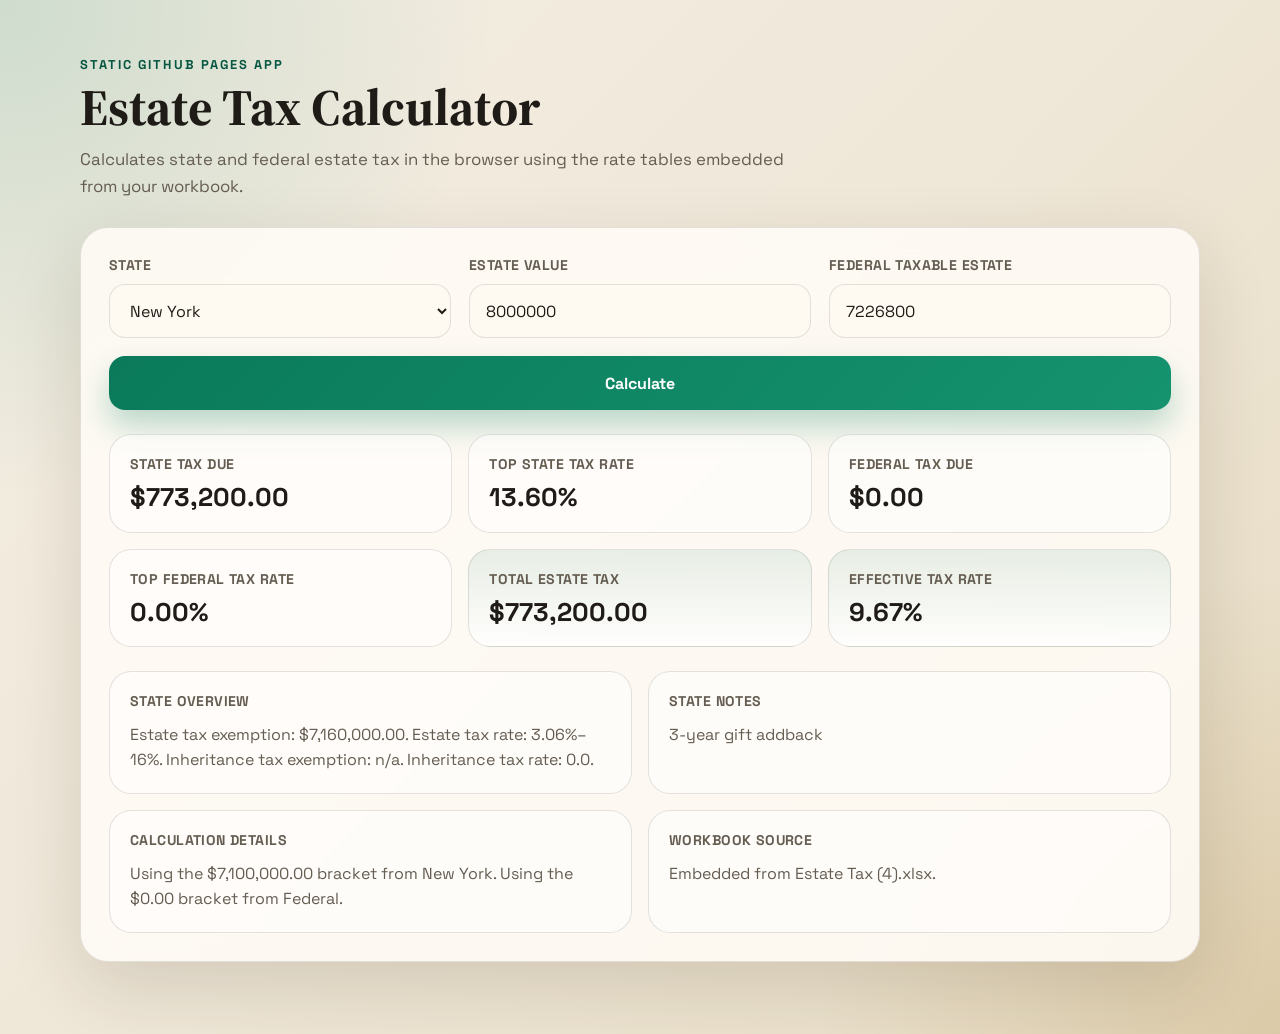
==== docs/index.html @ d82300b8 "Add files via upload" ====
<!DOCTYPE html>
<html lang="en">
  <head>
    <meta charset="UTF-8" />
    <meta name="viewport" content="width=device-width, initial-scale=1.0" />
    <title>Estate Tax Calculator</title>
    <link rel="preconnect" href="https://fonts.googleapis.com" />
    <link rel="preconnect" href="https://fonts.gstatic.com" crossorigin />
    <link
      href="https://fonts.googleapis.com/css2?family=Space+Grotesk:wght@400;500;700&family=Source+Serif+4:wght@400;600&display=swap"
      rel="stylesheet"
    />
    <link rel="stylesheet" href="./styles.css" />
  </head>
  <body>
    <main class="app-shell">
      <section class="hero">
        <p class="eyebrow">Static GitHub Pages App</p>
        <h1>Estate Tax Calculator</h1>
        <p class="lede">
          Calculates state and federal estate tax in the browser using the rate
          tables embedded from your workbook.
        </p>
      </section>

      <section class="calculator-card">
        <form id="calculator-form" class="calculator-form">
          <label class="field">
            <span>State</span>
            <select id="state" name="state" required></select>
          </label>

          <label class="field">
            <span>Estate Value</span>
            <input
              id="state-estate"
              name="state_estate"
              type="number"
              min="0"
              step="1000"
              placeholder="8000000"
              required
            />
          </label>

          <label class="field">
            <span>Federal Taxable Estate</span>
            <input
              id="federal-estate"
              name="federal_estate"
              type="number"
              min="0"
              step="1000"
              placeholder="7226800"
              required
            />
          </label>

          <div class="actions">
            <button type="submit">Calculate</button>
          </div>
        </form>

        <div class="results-grid">
          <article class="result-card">
            <p class="result-label">State Tax Due</p>
            <p id="state-tax-due" class="result-value">$0.00</p>
          </article>

          <article class="result-card">
            <p class="result-label">Top State Tax Rate</p>
            <p id="state-tax-rate" class="result-value">0.00%</p>
          </article>

          <article class="result-card">
            <p class="result-label">Federal Tax Due</p>
            <p id="federal-tax-due" class="result-value">$0.00</p>
          </article>

          <article class="result-card">
            <p class="result-label">Top Federal Tax Rate</p>
            <p id="federal-tax-rate" class="result-value">0.00%</p>
          </article>

          <article class="result-card accent">
            <p class="result-label">Total Estate Tax</p>
            <p id="total-tax-due" class="result-value">$0.00</p>
          </article>

          <article class="result-card accent">
            <p class="result-label">Effective Tax Rate</p>
            <p id="effective-tax-rate" class="result-value">0.00%</p>
          </article>
        </div>

        <div class="meta-grid">
          <article class="meta-card">
            <h2>State Overview</h2>
            <p id="state-overview">Select a state to see its overview values.</p>
          </article>

          <article class="meta-card">
            <h2>State Notes</h2>
            <p id="state-notes">Select a state to see its workbook notes.</p>
          </article>

          <article class="meta-card">
            <h2>Calculation Details</h2>
            <p id="calculation-details">
              State tax uses Estate Value. Federal tax uses Federal Taxable
              Estate.
            </p>
          </article>

          <article class="meta-card">
            <h2>Workbook Source</h2>
            <p id="data-source">
              Embedded from the latest Excel workbook for GitHub Pages hosting.
            </p>
          </article>
        </div>
      </section>
    </main>

    <script type="module" src="./app.js"></script>
  </body>
</html>
---- docs/styles.css ----
:root {
  --bg: #f4efe4;
  --bg-accent: #e7dcc3;
  --panel: rgba(255, 252, 246, 0.88);
  --panel-strong: #fffaf1;
  --text: #1f1c18;
  --muted: #655d52;
  --line: rgba(31, 28, 24, 0.12);
  --accent: #0a7a5a;
  --accent-dark: #065641;
  --shadow: 0 24px 70px rgba(48, 34, 15, 0.14);
}

* {
  box-sizing: border-box;
}

body {
  margin: 0;
  min-height: 100vh;
  font-family: "Space Grotesk", sans-serif;
  color: var(--text);
  background:
    radial-gradient(circle at top left, rgba(10, 122, 90, 0.16), transparent 30%),
    radial-gradient(circle at bottom right, rgba(166, 120, 42, 0.18), transparent 28%),
    linear-gradient(135deg, var(--bg) 0%, #efe7d8 48%, var(--bg-accent) 100%);
}

.app-shell {
  width: min(1120px, calc(100vw - 32px));
  margin: 0 auto;
  padding: 56px 0 72px;
}

.hero {
  margin-bottom: 28px;
}

.eyebrow {
  margin: 0 0 10px;
  font-size: 0.8rem;
  font-weight: 700;
  letter-spacing: 0.16em;
  text-transform: uppercase;
  color: var(--accent-dark);
}

.hero h1 {
  margin: 0;
  font-family: "Source Serif 4", serif;
  font-size: clamp(2.4rem, 4vw, 4.2rem);
  line-height: 0.95;
}

.lede {
  max-width: 720px;
  margin: 14px 0 0;
  font-size: 1.05rem;
  line-height: 1.6;
  color: var(--muted);
}

.calculator-card {
  padding: 28px;
  border: 1px solid var(--line);
  border-radius: 28px;
  background: var(--panel);
  backdrop-filter: blur(18px);
  box-shadow: var(--shadow);
}

.calculator-form {
  display: grid;
  grid-template-columns: repeat(3, minmax(0, 1fr));
  gap: 18px;
  align-items: end;
}

.field {
  display: grid;
  gap: 10px;
}

.field span,
.meta-card h2,
.result-label {
  font-size: 0.88rem;
  font-weight: 700;
  letter-spacing: 0.03em;
  text-transform: uppercase;
  color: var(--muted);
}

.field select,
.field input,
.actions button {
  height: 54px;
  width: 100%;
  border: 1px solid var(--line);
  border-radius: 16px;
  font: inherit;
}

.field select,
.field input {
  padding: 0 16px;
  background: var(--panel-strong);
  color: var(--text);
}

.actions {
  grid-column: 1 / -1;
}

.actions button {
  border: none;
  background: linear-gradient(135deg, var(--accent) 0%, #15936e 100%);
  color: white;
  font-weight: 700;
  cursor: pointer;
  transition: transform 140ms ease, box-shadow 140ms ease;
  box-shadow: 0 16px 32px rgba(10, 122, 90, 0.28);
}

.actions button:hover {
  transform: translateY(-1px);
}

.results-grid,
.meta-grid {
  display: grid;
  gap: 16px;
  margin-top: 24px;
}

.results-grid {
  grid-template-columns: repeat(3, minmax(0, 1fr));
}

.meta-grid {
  grid-template-columns: repeat(2, minmax(0, 1fr));
}

.result-card,
.meta-card {
  padding: 20px;
  border-radius: 22px;
  border: 1px solid var(--line);
  background: rgba(255, 255, 255, 0.54);
}

.result-card.accent {
  background: linear-gradient(180deg, rgba(10, 122, 90, 0.09), rgba(255, 255, 255, 0.8));
}

.result-label {
  margin: 0 0 10px;
}

.result-value {
  margin: 0;
  font-size: clamp(1.45rem, 2vw, 2rem);
  font-weight: 700;
  line-height: 1.1;
}

.meta-card h2 {
  margin: 0 0 12px;
}

.meta-card p {
  margin: 0;
  color: var(--muted);
  line-height: 1.6;
}

@media (max-width: 800px) {
  .calculator-form,
  .results-grid,
  .meta-grid {
    grid-template-columns: 1fr;
  }

  .app-shell {
    width: min(100vw - 20px, 1120px);
    padding-top: 28px;
    padding-bottom: 36px;
  }

  .calculator-card {
    padding: 18px;
    border-radius: 22px;
  }
}
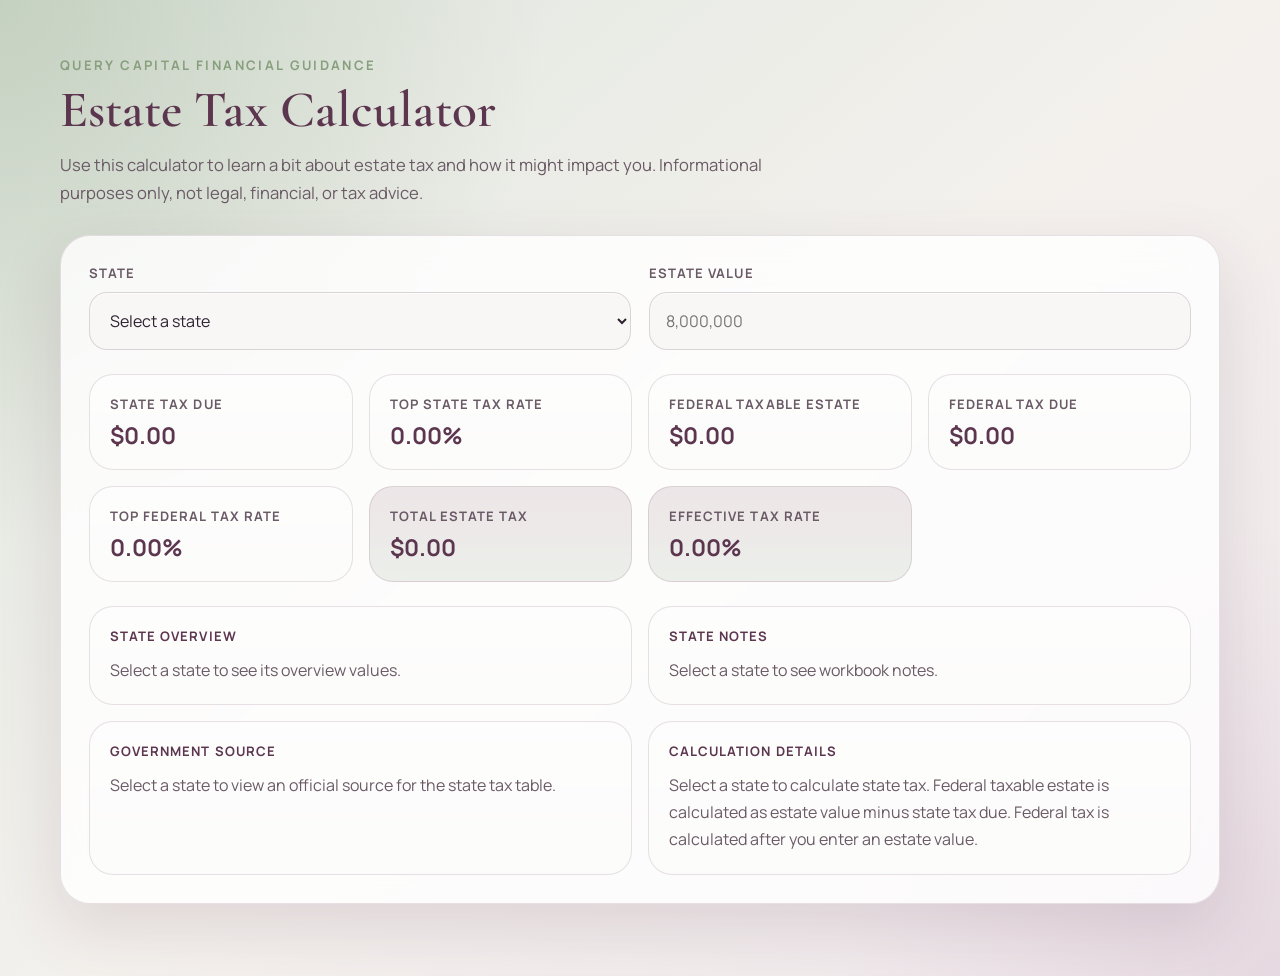
==== commit 5042377c: "Add files via upload" ====
--- a/docs/index.html
+++ b/docs/index.html
@@ -7,7 +7,7 @@
     <link rel="preconnect" href="https://fonts.googleapis.com" />
     <link rel="preconnect" href="https://fonts.gstatic.com" crossorigin />
     <link
-      href="https://fonts.googleapis.com/css2?family=Space+Grotesk:wght@400;500;700&family=Source+Serif+4:wght@400;600&display=swap"
+      href="https://fonts.googleapis.com/css2?family=Cormorant+Garamond:wght@500;600;700&family=Manrope:wght@400;500;700&display=swap"
       rel="stylesheet"
     />
     <link rel="stylesheet" href="./styles.css" />
@@ -15,11 +15,12 @@
   <body>
     <main class="app-shell">
       <section class="hero">
-        <p class="eyebrow">Static GitHub Pages App</p>
+        <p class="eyebrow">Query Capital Financial Guidance</p>
         <h1>Estate Tax Calculator</h1>
         <p class="lede">
-          Calculates state and federal estate tax in the browser using the rate
-          tables embedded from your workbook.
+          Use this calculator to learn a bit about estate tax and how it might
+          impact you. Informational purposes only, not legal, financial, or tax
+          advice.
         </p>
       </section>
 
@@ -33,32 +34,15 @@
           <label class="field">
             <span>Estate Value</span>
             <input
-              id="state-estate"
+              id="estate-value"
               name="state_estate"
-              type="number"
-              min="0"
-              step="1000"
-              placeholder="8000000"
+              type="text"
+              inputmode="numeric"
+              autocomplete="off"
+              placeholder="8,000,000"
               required
             />
           </label>
-
-          <label class="field">
-            <span>Federal Taxable Estate</span>
-            <input
-              id="federal-estate"
-              name="federal_estate"
-              type="number"
-              min="0"
-              step="1000"
-              placeholder="7226800"
-              required
-            />
-          </label>
-
-          <div class="actions">
-            <button type="submit">Calculate</button>
-          </div>
         </form>
 
         <div class="results-grid">
@@ -70,6 +54,11 @@
           <article class="result-card">
             <p class="result-label">Top State Tax Rate</p>
             <p id="state-tax-rate" class="result-value">0.00%</p>
+          </article>
+
+          <article class="result-card">
+            <p class="result-label">Federal Taxable Estate</p>
+            <p id="federal-taxable-estate" class="result-value">$0.00</p>
           </article>
 
           <article class="result-card">
@@ -95,28 +84,25 @@
 
         <div class="meta-grid">
           <article class="meta-card">
-            <h2>State Overview</h2>
+            <h2 id="state-overview-title">State Overview</h2>
             <p id="state-overview">Select a state to see its overview values.</p>
           </article>
 
           <article class="meta-card">
-            <h2>State Notes</h2>
+            <h2 id="state-notes-title">State Notes</h2>
             <p id="state-notes">Select a state to see its workbook notes.</p>
           </article>
 
           <article class="meta-card">
-            <h2>Calculation Details</h2>
-            <p id="calculation-details">
-              State tax uses Estate Value. Federal tax uses Federal Taxable
-              Estate.
+            <h2 id="government-source-title">Government Source</h2>
+            <p id="government-source">
+              Select a state to view an official source for the state tax table.
             </p>
           </article>
 
           <article class="meta-card">
-            <h2>Workbook Source</h2>
-            <p id="data-source">
-              Embedded from the latest Excel workbook for GitHub Pages hosting.
-            </p>
+            <h2>Calculation Details</h2>
+            <p id="calculation-details">Enter a state and estate value to calculate.</p>
           </article>
         </div>
       </section>
--- a/docs/styles.css
+++ b/docs/styles.css
@@ -1,14 +1,15 @@
 :root {
-  --bg: #f4efe4;
-  --bg-accent: #e7dcc3;
-  --panel: rgba(255, 252, 246, 0.88);
-  --panel-strong: #fffaf1;
-  --text: #1f1c18;
-  --muted: #655d52;
-  --line: rgba(31, 28, 24, 0.12);
-  --accent: #0a7a5a;
-  --accent-dark: #065641;
-  --shadow: 0 24px 70px rgba(48, 34, 15, 0.14);
+  --query-green: #879f7d;
+  --query-light-green: #dfe6de;
+  --query-deep-purple: #5c354e;
+  --query-muted-pink: #d6c0cd;
+  --canvas: #f5f4f1;
+  --panel: rgba(255, 255, 255, 0.82);
+  --panel-strong: #f8f7f5;
+  --text: #2e2230;
+  --muted: #6a5a66;
+  --line: rgba(92, 53, 78, 0.14);
+  --shadow: 0 24px 64px rgba(92, 53, 78, 0.14);
 }
 
 * {
@@ -18,16 +19,16 @@
 body {
   margin: 0;
   min-height: 100vh;
-  font-family: "Space Grotesk", sans-serif;
+  font-family: "Manrope", sans-serif;
   color: var(--text);
   background:
-    radial-gradient(circle at top left, rgba(10, 122, 90, 0.16), transparent 30%),
-    radial-gradient(circle at bottom right, rgba(166, 120, 42, 0.18), transparent 28%),
-    linear-gradient(135deg, var(--bg) 0%, #efe7d8 48%, var(--bg-accent) 100%);
+    radial-gradient(circle at top left, rgba(135, 159, 125, 0.3), transparent 34%),
+    radial-gradient(circle at bottom right, rgba(214, 192, 205, 0.36), transparent 28%),
+    linear-gradient(140deg, var(--query-light-green) 0%, #f4f1ed 52%, #efe7ec 100%);
 }
 
 .app-shell {
-  width: min(1120px, calc(100vw - 32px));
+  width: min(1160px, calc(100vw - 32px));
   margin: 0 auto;
   padding: 56px 0 72px;
 }
@@ -37,43 +38,44 @@
 }
 
 .eyebrow {
-  margin: 0 0 10px;
-  font-size: 0.8rem;
-  font-weight: 700;
-  letter-spacing: 0.16em;
+  margin: 0 0 12px;
+  color: var(--query-green);
+  font-size: 0.82rem;
+  font-weight: 700;
+  letter-spacing: 0.18em;
   text-transform: uppercase;
-  color: var(--accent-dark);
 }
 
 .hero h1 {
   margin: 0;
-  font-family: "Source Serif 4", serif;
-  font-size: clamp(2.4rem, 4vw, 4.2rem);
+  color: var(--query-deep-purple);
+  font-family: "Cormorant Garamond", serif;
+  font-size: clamp(2.8rem, 4vw, 4.6rem);
+  font-weight: 600;
   line-height: 0.95;
 }
 
 .lede {
-  max-width: 720px;
-  margin: 14px 0 0;
-  font-size: 1.05rem;
-  line-height: 1.6;
+  max-width: 760px;
+  margin: 16px 0 0;
   color: var(--muted);
+  font-size: 1.04rem;
+  line-height: 1.7;
 }
 
 .calculator-card {
   padding: 28px;
   border: 1px solid var(--line);
-  border-radius: 28px;
+  border-radius: 30px;
   background: var(--panel);
-  backdrop-filter: blur(18px);
+  backdrop-filter: blur(20px);
   box-shadow: var(--shadow);
 }
 
 .calculator-form {
   display: grid;
-  grid-template-columns: repeat(3, minmax(0, 1fr));
+  grid-template-columns: repeat(2, minmax(0, 1fr));
   gap: 18px;
-  align-items: end;
 }
 
 .field {
@@ -84,46 +86,30 @@
 .field span,
 .meta-card h2,
 .result-label {
-  font-size: 0.88rem;
-  font-weight: 700;
-  letter-spacing: 0.03em;
+  color: var(--muted);
+  font-size: 0.82rem;
+  font-weight: 700;
+  letter-spacing: 0.08em;
   text-transform: uppercase;
-  color: var(--muted);
-}
-
-.field select,
-.field input,
-.actions button {
-  height: 54px;
-  width: 100%;
-  border: 1px solid var(--line);
-  border-radius: 16px;
-  font: inherit;
 }
 
 .field select,
 .field input {
+  width: 100%;
+  height: 58px;
   padding: 0 16px;
+  border: 1px solid rgba(92, 53, 78, 0.18);
+  border-radius: 18px;
   background: var(--panel-strong);
   color: var(--text);
-}
-
-.actions {
-  grid-column: 1 / -1;
-}
-
-.actions button {
-  border: none;
-  background: linear-gradient(135deg, var(--accent) 0%, #15936e 100%);
-  color: white;
-  font-weight: 700;
-  cursor: pointer;
-  transition: transform 140ms ease, box-shadow 140ms ease;
-  box-shadow: 0 16px 32px rgba(10, 122, 90, 0.28);
-}
-
-.actions button:hover {
-  transform: translateY(-1px);
+  font: inherit;
+  box-shadow: inset 0 1px 0 rgba(255, 255, 255, 0.7);
+}
+
+.field select:focus,
+.field input:focus {
+  outline: 2px solid rgba(92, 53, 78, 0.16);
+  border-color: var(--query-deep-purple);
 }
 
 .results-grid,
@@ -134,7 +120,7 @@
 }
 
 .results-grid {
-  grid-template-columns: repeat(3, minmax(0, 1fr));
+  grid-template-columns: repeat(4, minmax(0, 1fr));
 }
 
 .meta-grid {
@@ -144,13 +130,17 @@
 .result-card,
 .meta-card {
   padding: 20px;
-  border-radius: 22px;
   border: 1px solid var(--line);
-  background: rgba(255, 255, 255, 0.54);
+  border-radius: 24px;
+  background:
+    linear-gradient(180deg, rgba(255, 255, 255, 0.78), rgba(255, 255, 255, 0.56)),
+    var(--panel-strong);
 }
 
 .result-card.accent {
-  background: linear-gradient(180deg, rgba(10, 122, 90, 0.09), rgba(255, 255, 255, 0.8));
+  background:
+    linear-gradient(180deg, rgba(214, 192, 205, 0.32), rgba(223, 230, 222, 0.5)),
+    var(--panel-strong);
 }
 
 .result-label {
@@ -159,22 +149,41 @@
 
 .result-value {
   margin: 0;
-  font-size: clamp(1.45rem, 2vw, 2rem);
-  font-weight: 700;
-  line-height: 1.1;
+  color: var(--query-deep-purple);
+  font-size: clamp(1.35rem, 1.8vw, 1.9rem);
+  font-weight: 700;
+  line-height: 1.12;
 }
 
 .meta-card h2 {
   margin: 0 0 12px;
+  color: var(--query-deep-purple);
 }
 
 .meta-card p {
   margin: 0;
   color: var(--muted);
-  line-height: 1.6;
-}
-
-@media (max-width: 800px) {
+  line-height: 1.7;
+}
+
+.source-link {
+  color: var(--query-deep-purple);
+  font-weight: 700;
+  text-decoration-thickness: 0.08em;
+  text-underline-offset: 0.14em;
+}
+
+.source-link:hover {
+  color: var(--query-green);
+}
+
+@media (max-width: 1024px) {
+  .results-grid {
+    grid-template-columns: repeat(2, minmax(0, 1fr));
+  }
+}
+
+@media (max-width: 760px) {
   .calculator-form,
   .results-grid,
   .meta-grid {
@@ -182,13 +191,13 @@
   }
 
   .app-shell {
-    width: min(100vw - 20px, 1120px);
+    width: min(100vw - 20px, 1160px);
     padding-top: 28px;
     padding-bottom: 36px;
   }
 
   .calculator-card {
     padding: 18px;
-    border-radius: 22px;
-  }
-}
+    border-radius: 24px;
+  }
+}
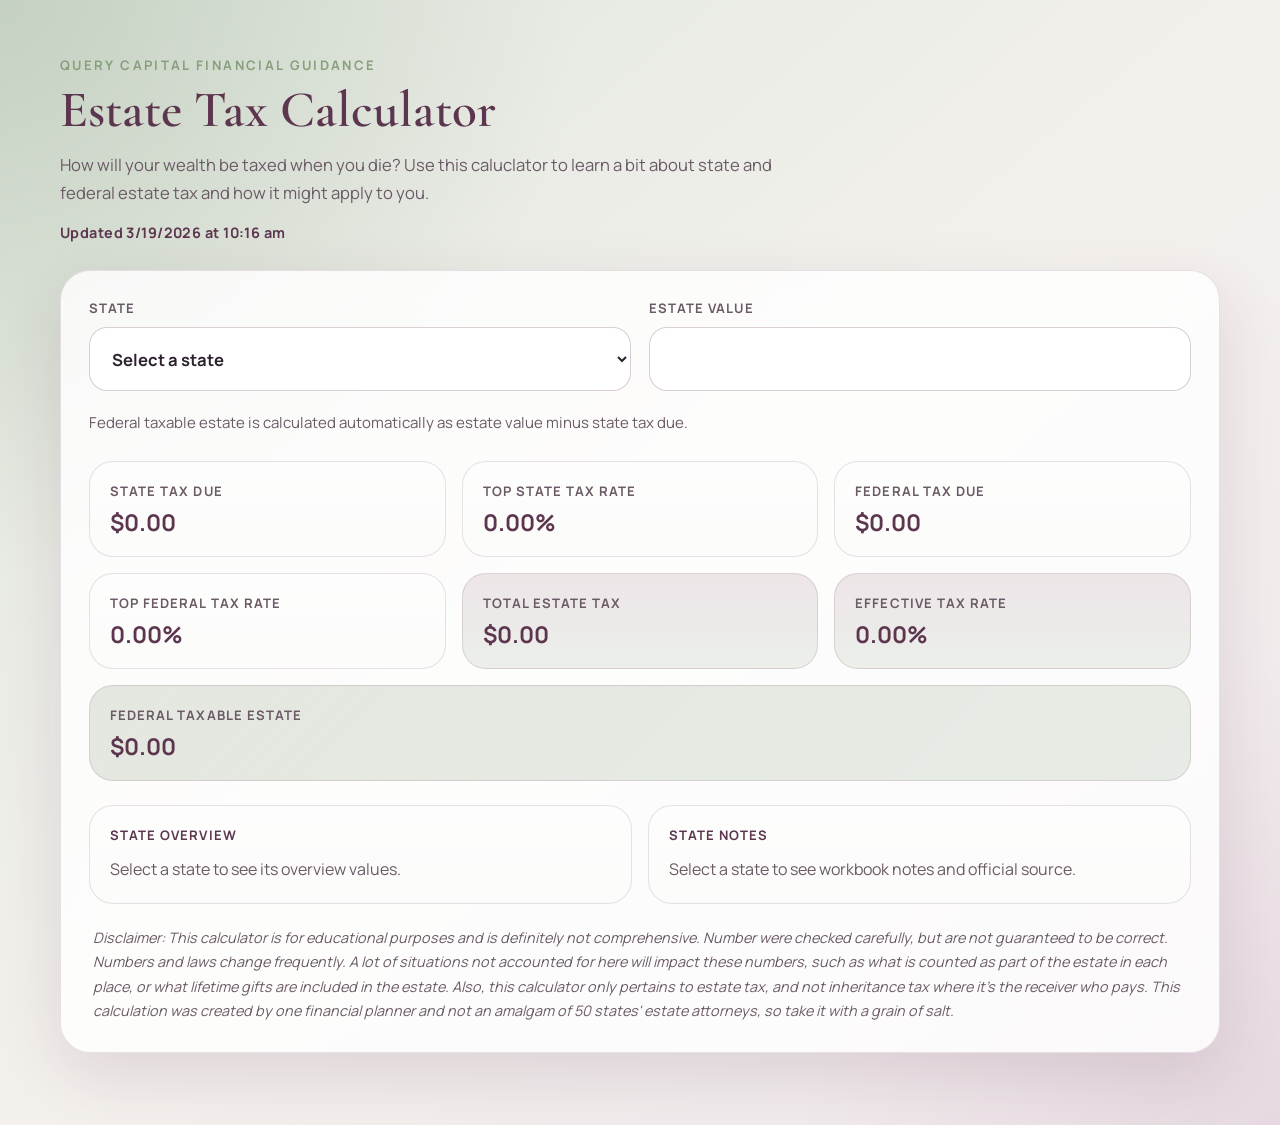
==== commit 03bc294a: "Add files via upload" ====
--- a/docs/index.html
+++ b/docs/index.html
@@ -10,7 +10,7 @@
       href="https://fonts.googleapis.com/css2?family=Cormorant+Garamond:wght@500;600;700&family=Manrope:wght@400;500;700&display=swap"
       rel="stylesheet"
     />
-    <link rel="stylesheet" href="./styles.css" />
+    <link rel="stylesheet" href="./query-capital-estate-tax-2026-03-19-v5.css" />
   </head>
   <body>
     <main class="app-shell">
@@ -18,10 +18,11 @@
         <p class="eyebrow">Query Capital Financial Guidance</p>
         <h1>Estate Tax Calculator</h1>
         <p class="lede">
-          Use this calculator to learn a bit about estate tax and how it might
-          impact you. Informational purposes only, not legal, financial, or tax
-          advice.
+          How will your wealth be taxed when you die? Use this caluclator to
+          learn a bit about state and federal estate tax and how it might apply
+          to you.
         </p>
+        <p class="updated-stamp">Updated 3/19/2026 at 10:16 am</p>
       </section>
 
       <section class="calculator-card">
@@ -39,10 +40,15 @@
               type="text"
               inputmode="numeric"
               autocomplete="off"
-              placeholder="8,000,000"
+              placeholder=""
               required
             />
           </label>
+
+          <p class="form-note">
+            Federal taxable estate is calculated automatically as estate value
+            minus state tax due.
+          </p>
         </form>
 
         <div class="results-grid">
@@ -54,11 +60,6 @@
           <article class="result-card">
             <p class="result-label">Top State Tax Rate</p>
             <p id="state-tax-rate" class="result-value">0.00%</p>
-          </article>
-
-          <article class="result-card">
-            <p class="result-label">Federal Taxable Estate</p>
-            <p id="federal-taxable-estate" class="result-value">$0.00</p>
           </article>
 
           <article class="result-card">
@@ -82,32 +83,42 @@
           </article>
         </div>
 
+        <article class="derived-card">
+          <p class="result-label">Federal Taxable Estate</p>
+          <p id="federal-taxable-estate" class="result-value">$0.00</p>
+        </article>
+
         <div class="meta-grid">
           <article class="meta-card">
             <h2 id="state-overview-title">State Overview</h2>
-            <p id="state-overview">Select a state to see its overview values.</p>
+            <p id="state-overview" class="meta-copy">
+              Select a state to see its overview values.
+            </p>
           </article>
 
           <article class="meta-card">
             <h2 id="state-notes-title">State Notes</h2>
-            <p id="state-notes">Select a state to see its workbook notes.</p>
-          </article>
-
-          <article class="meta-card">
-            <h2 id="government-source-title">Government Source</h2>
-            <p id="government-source">
-              Select a state to view an official source for the state tax table.
-            </p>
-          </article>
-
-          <article class="meta-card">
-            <h2>Calculation Details</h2>
-            <p id="calculation-details">Enter a state and estate value to calculate.</p>
+            <div id="state-notes" class="meta-copy">
+              Select a state to see its workbook notes and official source.
+            </div>
           </article>
         </div>
+
+        <p class="disclaimer">
+          Disclaimer: This calculator is for educational purposes and is
+          definitely not comprehensive. Number were checked carefully, but are
+          not guaranteed to be correct. Numbers and laws change frequently. A
+          lot of situations not accounted for here will impact these numbers,
+          such as what is counted as part of the estate in each place, or what
+          lifetime gifts are included in the estate. Also, this calculator only
+          pertains to estate tax, and not inheritance tax where it's the
+          receiver who pays. This calculation was created by one financial
+          planner and not an amalgam of 50 states' estate attorneys, so take it
+          with a grain of salt.
+        </p>
       </section>
     </main>
 
-    <script type="module" src="./app.js"></script>
+    <script type="module" src="./query-capital-estate-tax-2026-03-19-v5.js"></script>
   </body>
 </html>
--- a/docs/query-capital-estate-tax-2026-03-19-v5.css
+++ b/docs/query-capital-estate-tax-2026-03-19-v5.css
@@ -0,0 +1,248 @@
+:root {
+  --query-green: #879f7d;
+  --query-light-green: #dfe6de;
+  --query-deep-purple: #5c354e;
+  --query-muted-pink: #d6c0cd;
+  --canvas: #f5f4f1;
+  --panel: rgba(255, 255, 255, 0.82);
+  --panel-strong: #f8f7f5;
+  --text: #2e2230;
+  --muted: #6a5a66;
+  --line: rgba(92, 53, 78, 0.14);
+  --shadow: 0 24px 64px rgba(92, 53, 78, 0.14);
+}
+
+* {
+  box-sizing: border-box;
+}
+
+body {
+  margin: 0;
+  min-height: 100vh;
+  font-family: "Manrope", sans-serif;
+  color: var(--text);
+  background:
+    radial-gradient(circle at top left, rgba(135, 159, 125, 0.3), transparent 34%),
+    radial-gradient(circle at bottom right, rgba(214, 192, 205, 0.36), transparent 28%),
+    linear-gradient(140deg, var(--query-light-green) 0%, #f4f1ed 52%, #efe7ec 100%);
+}
+
+.app-shell {
+  width: min(1160px, calc(100vw - 32px));
+  margin: 0 auto;
+  padding: 56px 0 72px;
+}
+
+.hero {
+  margin-bottom: 28px;
+}
+
+.eyebrow {
+  margin: 0 0 12px;
+  color: var(--query-green);
+  font-size: 0.82rem;
+  font-weight: 700;
+  letter-spacing: 0.18em;
+  text-transform: uppercase;
+}
+
+.hero h1 {
+  margin: 0;
+  color: var(--query-deep-purple);
+  font-family: "Cormorant Garamond", serif;
+  font-size: clamp(2.8rem, 4vw, 4.6rem);
+  font-weight: 600;
+  line-height: 0.95;
+}
+
+.lede {
+  max-width: 760px;
+  margin: 16px 0 0;
+  color: var(--muted);
+  font-size: 1.04rem;
+  line-height: 1.7;
+}
+
+.updated-stamp {
+  margin: 16px 0 0;
+  color: var(--query-deep-purple);
+  font-size: 0.9rem;
+  font-weight: 700;
+  letter-spacing: 0.03em;
+}
+
+.calculator-card {
+  padding: 28px;
+  border: 1px solid var(--line);
+  border-radius: 30px;
+  background: var(--panel);
+  backdrop-filter: blur(20px);
+  box-shadow: var(--shadow);
+}
+
+.calculator-form {
+  display: grid;
+  grid-template-columns: repeat(2, minmax(0, 1fr));
+  gap: 18px;
+}
+
+.form-note {
+  grid-column: 1 / -1;
+  margin: 2px 0 2px;
+  color: var(--muted);
+  font-size: 0.94rem;
+  line-height: 1.6;
+}
+
+.field {
+  display: grid;
+  gap: 10px;
+}
+
+.field span,
+.meta-card h2,
+.result-label {
+  color: var(--muted);
+  font-size: 0.82rem;
+  font-weight: 700;
+  letter-spacing: 0.08em;
+  text-transform: uppercase;
+}
+
+.field select,
+.field input {
+  width: 100%;
+  height: 64px;
+  padding: 0 18px;
+  border: 1.5px solid rgba(92, 53, 78, 0.24);
+  border-radius: 18px;
+  background: rgba(255, 255, 255, 0.92);
+  color: var(--text);
+  font: inherit;
+  font-size: 1.04rem;
+  font-weight: 700;
+  box-shadow: inset 0 1px 0 rgba(255, 255, 255, 0.7);
+}
+
+.field select:focus,
+.field input:focus {
+  outline: 2px solid rgba(135, 159, 125, 0.22);
+  border-color: var(--query-deep-purple);
+}
+
+.results-grid,
+.meta-grid {
+  display: grid;
+  gap: 16px;
+  margin-top: 24px;
+}
+
+.results-grid {
+  grid-template-columns: repeat(3, minmax(0, 1fr));
+}
+
+.meta-grid {
+  grid-template-columns: repeat(2, minmax(0, 1fr));
+}
+
+.result-card,
+.meta-card,
+.derived-card {
+  padding: 20px;
+  border: 1px solid var(--line);
+  border-radius: 24px;
+  background:
+    linear-gradient(180deg, rgba(255, 255, 255, 0.78), rgba(255, 255, 255, 0.56)),
+    var(--panel-strong);
+}
+
+.result-card.accent {
+  background:
+    linear-gradient(180deg, rgba(214, 192, 205, 0.32), rgba(223, 230, 222, 0.5)),
+    var(--panel-strong);
+}
+
+.derived-card {
+  margin-top: 16px;
+  background:
+    linear-gradient(135deg, rgba(135, 159, 125, 0.18), rgba(223, 230, 222, 0.68)),
+    var(--panel-strong);
+}
+
+.result-label {
+  margin: 0 0 10px;
+}
+
+.result-value {
+  margin: 0;
+  color: var(--query-deep-purple);
+  font-size: clamp(1.35rem, 1.8vw, 1.9rem);
+  font-weight: 700;
+  line-height: 1.12;
+}
+
+.meta-card h2 {
+  margin: 0 0 12px;
+  color: var(--query-deep-purple);
+}
+
+.meta-copy {
+  margin: 0;
+  color: var(--muted);
+  line-height: 1.7;
+}
+
+.notes-source {
+  display: block;
+  margin-top: 14px;
+  padding-top: 14px;
+  border-top: 1px solid var(--line);
+}
+
+.disclaimer {
+  margin: 22px 4px 0;
+  color: var(--muted);
+  font-size: 0.9rem;
+  font-style: italic;
+  line-height: 1.7;
+}
+
+.source-link {
+  color: var(--query-deep-purple);
+  font-weight: 700;
+  text-decoration-thickness: 0.08em;
+  text-underline-offset: 0.14em;
+}
+
+.source-link:hover {
+  color: var(--query-green);
+}
+
+@media (max-width: 1024px) {
+  .results-grid {
+    grid-template-columns: repeat(2, minmax(0, 1fr));
+  }
+
+  .meta-grid {
+    grid-template-columns: 1fr;
+  }
+}
+
+@media (max-width: 760px) {
+  .calculator-form,
+  .results-grid,
+  .meta-grid {
+    grid-template-columns: 1fr;
+  }
+
+  .app-shell {
+    width: min(100vw - 20px, 1160px);
+    padding-top: 28px;
+    padding-bottom: 36px;
+  }
+
+  .calculator-card {
+    padding: 18px;
+    border-radius: 24px;
+  }
+}
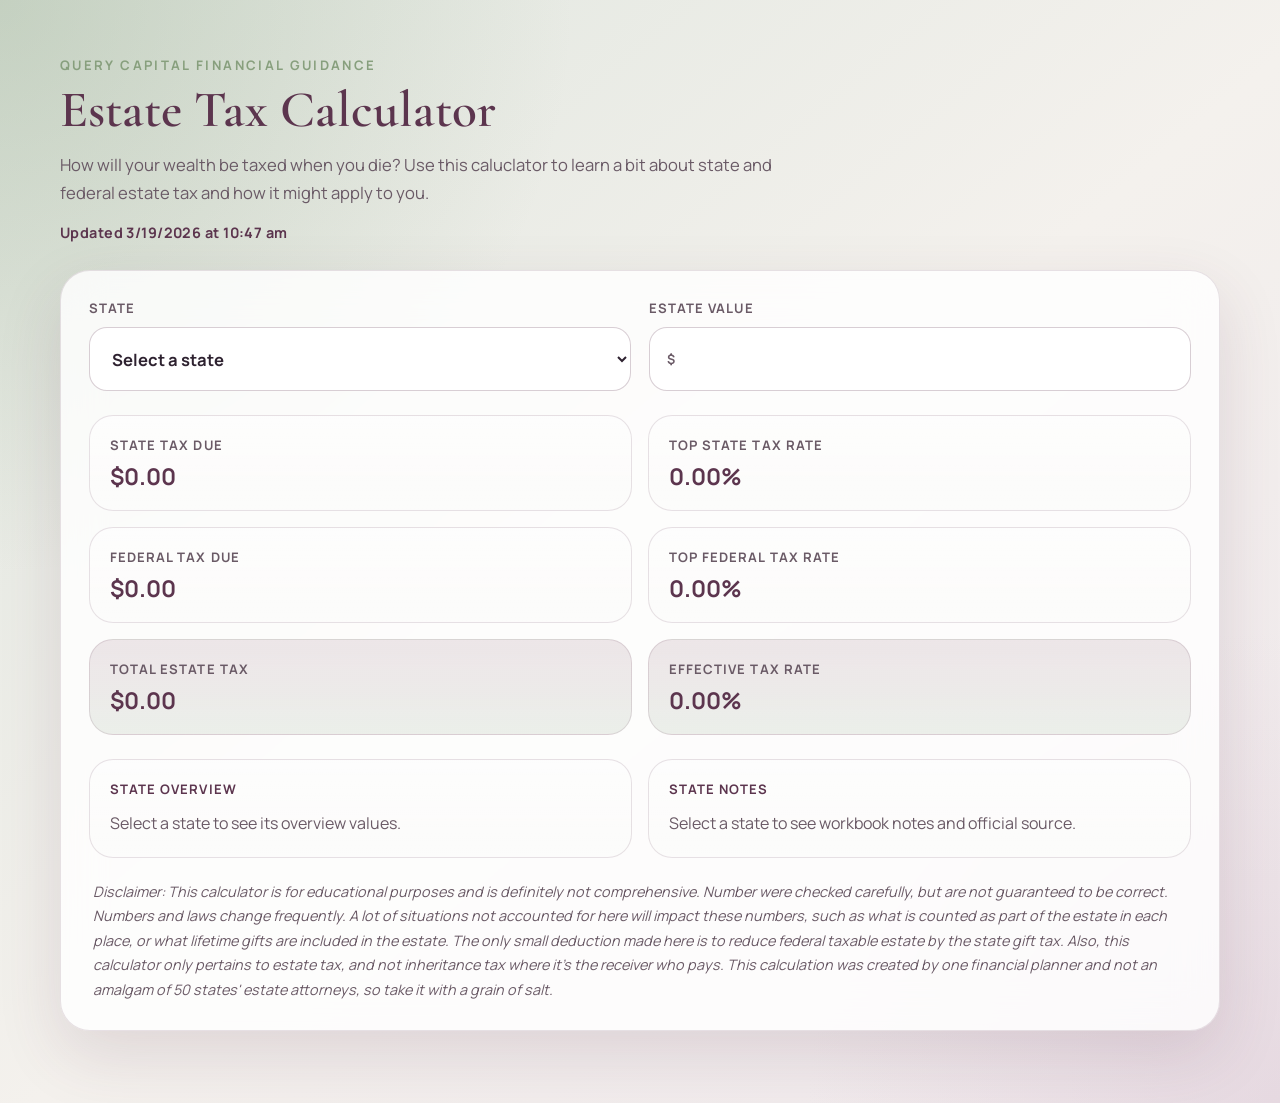
==== commit b4f0fa93: "Add files via upload" ====
--- a/docs/index.html
+++ b/docs/index.html
@@ -10,7 +10,7 @@
       href="https://fonts.googleapis.com/css2?family=Cormorant+Garamond:wght@500;600;700&family=Manrope:wght@400;500;700&display=swap"
       rel="stylesheet"
     />
-    <link rel="stylesheet" href="./query-capital-estate-tax-2026-03-19-v5.css" />
+    <link rel="stylesheet" href="./query-capital-estate-tax-2026-03-19-v6.css" />
   </head>
   <body>
     <main class="app-shell">
@@ -22,7 +22,7 @@
           learn a bit about state and federal estate tax and how it might apply
           to you.
         </p>
-        <p class="updated-stamp">Updated 3/19/2026 at 10:16 am</p>
+        <p class="updated-stamp">Updated 3/19/2026 at 10:47 am</p>
       </section>
 
       <section class="calculator-card">
@@ -32,23 +32,21 @@
             <select id="state" name="state" required></select>
           </label>
 
-          <label class="field">
+          <label class="field money-field">
             <span>Estate Value</span>
-            <input
-              id="estate-value"
-              name="state_estate"
-              type="text"
-              inputmode="numeric"
-              autocomplete="off"
-              placeholder=""
-              required
-            />
+            <span class="money-input-wrap">
+              <span class="money-prefix">$</span>
+              <input
+                id="estate-value"
+                name="state_estate"
+                type="text"
+                inputmode="numeric"
+                autocomplete="off"
+                placeholder=""
+                required
+              />
+            </span>
           </label>
-
-          <p class="form-note">
-            Federal taxable estate is calculated automatically as estate value
-            minus state tax due.
-          </p>
         </form>
 
         <div class="results-grid">
@@ -83,11 +81,6 @@
           </article>
         </div>
 
-        <article class="derived-card">
-          <p class="result-label">Federal Taxable Estate</p>
-          <p id="federal-taxable-estate" class="result-value">$0.00</p>
-        </article>
-
         <div class="meta-grid">
           <article class="meta-card">
             <h2 id="state-overview-title">State Overview</h2>
@@ -110,15 +103,16 @@
           not guaranteed to be correct. Numbers and laws change frequently. A
           lot of situations not accounted for here will impact these numbers,
           such as what is counted as part of the estate in each place, or what
-          lifetime gifts are included in the estate. Also, this calculator only
-          pertains to estate tax, and not inheritance tax where it's the
-          receiver who pays. This calculation was created by one financial
-          planner and not an amalgam of 50 states' estate attorneys, so take it
-          with a grain of salt.
+          lifetime gifts are included in the estate. The only small deduction
+          made here is to reduce federal taxable estate by the state gift tax.
+          Also, this calculator only pertains to estate tax, and not
+          inheritance tax where it's the receiver who pays. This calculation
+          was created by one financial planner and not an amalgam of 50 states'
+          estate attorneys, so take it with a grain of salt.
         </p>
       </section>
     </main>
 
-    <script type="module" src="./query-capital-estate-tax-2026-03-19-v5.js"></script>
+    <script type="module" src="./query-capital-estate-tax-2026-03-19-v6.js"></script>
   </body>
 </html>
--- a/docs/query-capital-estate-tax-2026-03-19-v6.css
+++ b/docs/query-capital-estate-tax-2026-03-19-v6.css
@@ -0,0 +1,252 @@
+:root {
+  --query-green: #879f7d;
+  --query-light-green: #dfe6de;
+  --query-deep-purple: #5c354e;
+  --query-muted-pink: #d6c0cd;
+  --canvas: #f5f4f1;
+  --panel: rgba(255, 255, 255, 0.82);
+  --panel-strong: #f8f7f5;
+  --text: #2e2230;
+  --muted: #6a5a66;
+  --line: rgba(92, 53, 78, 0.14);
+  --shadow: 0 24px 64px rgba(92, 53, 78, 0.14);
+}
+
+* {
+  box-sizing: border-box;
+}
+
+body {
+  margin: 0;
+  min-height: 100vh;
+  font-family: "Manrope", sans-serif;
+  color: var(--text);
+  background:
+    radial-gradient(circle at top left, rgba(135, 159, 125, 0.3), transparent 34%),
+    radial-gradient(circle at bottom right, rgba(214, 192, 205, 0.36), transparent 28%),
+    linear-gradient(140deg, var(--query-light-green) 0%, #f4f1ed 52%, #efe7ec 100%);
+}
+
+.app-shell {
+  width: min(1160px, calc(100vw - 32px));
+  margin: 0 auto;
+  padding: 56px 0 72px;
+}
+
+.hero {
+  margin-bottom: 28px;
+}
+
+.eyebrow {
+  margin: 0 0 12px;
+  color: var(--query-green);
+  font-size: 0.82rem;
+  font-weight: 700;
+  letter-spacing: 0.18em;
+  text-transform: uppercase;
+}
+
+.hero h1 {
+  margin: 0;
+  color: var(--query-deep-purple);
+  font-family: "Cormorant Garamond", serif;
+  font-size: clamp(2.8rem, 4vw, 4.6rem);
+  font-weight: 600;
+  line-height: 0.95;
+}
+
+.lede {
+  max-width: 760px;
+  margin: 16px 0 0;
+  color: var(--muted);
+  font-size: 1.04rem;
+  line-height: 1.7;
+}
+
+.updated-stamp {
+  margin: 16px 0 0;
+  color: var(--query-deep-purple);
+  font-size: 0.9rem;
+  font-weight: 700;
+  letter-spacing: 0.03em;
+}
+
+.calculator-card {
+  padding: 28px;
+  border: 1px solid var(--line);
+  border-radius: 30px;
+  background: var(--panel);
+  backdrop-filter: blur(20px);
+  box-shadow: var(--shadow);
+}
+
+.calculator-form {
+  display: grid;
+  grid-template-columns: repeat(2, minmax(0, 1fr));
+  gap: 18px;
+}
+
+.field {
+  display: grid;
+  gap: 10px;
+}
+
+.field span,
+.meta-card h2,
+.result-label {
+  color: var(--muted);
+  font-size: 0.82rem;
+  font-weight: 700;
+  letter-spacing: 0.08em;
+  text-transform: uppercase;
+}
+
+.field select,
+.field input {
+  width: 100%;
+  height: 64px;
+  padding: 0 18px;
+  border: 1.5px solid rgba(92, 53, 78, 0.24);
+  border-radius: 18px;
+  background: rgba(255, 255, 255, 0.92);
+  color: var(--text);
+  font: inherit;
+  font-size: 1.04rem;
+  font-weight: 700;
+  box-shadow: inset 0 1px 0 rgba(255, 255, 255, 0.7);
+}
+
+.field select:focus,
+.field input:focus {
+  outline: 2px solid rgba(135, 159, 125, 0.22);
+  border-color: var(--query-deep-purple);
+}
+
+.money-input-wrap {
+  position: relative;
+  display: block;
+}
+
+.money-prefix {
+  position: absolute;
+  top: 50%;
+  left: 18px;
+  transform: translateY(-50%);
+  color: var(--query-deep-purple);
+  font-size: 1.04rem;
+  font-weight: 700;
+  pointer-events: none;
+}
+
+.money-field input {
+  padding-left: 38px;
+}
+
+.results-grid,
+.meta-grid {
+  display: grid;
+  gap: 16px;
+  margin-top: 24px;
+}
+
+.results-grid {
+  grid-template-columns: repeat(2, minmax(0, 1fr));
+}
+
+.meta-grid {
+  grid-template-columns: repeat(2, minmax(0, 1fr));
+}
+
+.result-card,
+.meta-card {
+  padding: 20px;
+  border: 1px solid var(--line);
+  border-radius: 24px;
+  background:
+    linear-gradient(180deg, rgba(255, 255, 255, 0.78), rgba(255, 255, 255, 0.56)),
+    var(--panel-strong);
+}
+
+.result-card.accent {
+  background:
+    linear-gradient(180deg, rgba(214, 192, 205, 0.32), rgba(223, 230, 222, 0.5)),
+    var(--panel-strong);
+}
+
+.result-label {
+  margin: 0 0 10px;
+}
+
+.result-value {
+  margin: 0;
+  color: var(--query-deep-purple);
+  font-size: clamp(1.35rem, 1.8vw, 1.9rem);
+  font-weight: 700;
+  line-height: 1.12;
+}
+
+.meta-card h2 {
+  margin: 0 0 12px;
+  color: var(--query-deep-purple);
+}
+
+.meta-copy {
+  margin: 0;
+  color: var(--muted);
+  line-height: 1.7;
+}
+
+.notes-method {
+  display: block;
+}
+
+.notes-source {
+  display: block;
+  margin-top: 14px;
+  padding-top: 14px;
+  border-top: 1px solid var(--line);
+}
+
+.disclaimer {
+  margin: 22px 4px 0;
+  color: var(--muted);
+  font-size: 0.9rem;
+  font-style: italic;
+  line-height: 1.7;
+}
+
+.source-link {
+  color: var(--query-deep-purple);
+  font-weight: 700;
+  text-decoration-thickness: 0.08em;
+  text-underline-offset: 0.14em;
+}
+
+.source-link:hover {
+  color: var(--query-green);
+}
+
+@media (max-width: 1024px) {
+  .meta-grid {
+    grid-template-columns: 1fr;
+  }
+}
+
+@media (max-width: 760px) {
+  .calculator-form,
+  .results-grid,
+  .meta-grid {
+    grid-template-columns: 1fr;
+  }
+
+  .app-shell {
+    width: min(100vw - 20px, 1160px);
+    padding-top: 28px;
+    padding-bottom: 36px;
+  }
+
+  .calculator-card {
+    padding: 18px;
+    border-radius: 24px;
+  }
+}
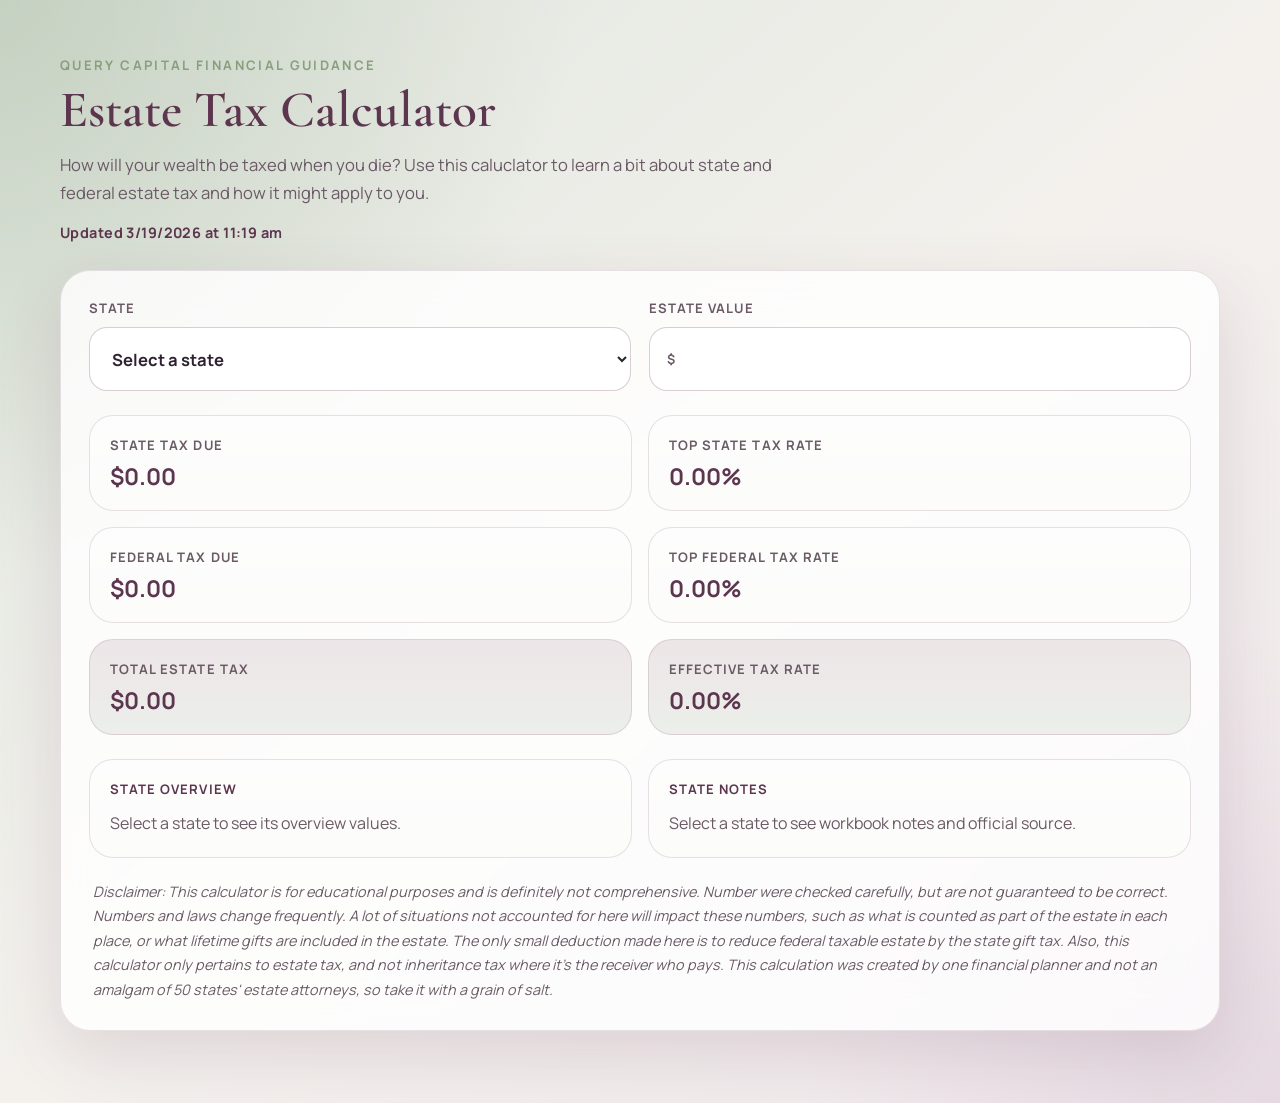
==== commit f3211f94: "Add files via upload" ====
--- a/docs/index.html
+++ b/docs/index.html
@@ -10,7 +10,7 @@
       href="https://fonts.googleapis.com/css2?family=Cormorant+Garamond:wght@500;600;700&family=Manrope:wght@400;500;700&display=swap"
       rel="stylesheet"
     />
-    <link rel="stylesheet" href="./query-capital-estate-tax-2026-03-19-v6.css" />
+    <link rel="stylesheet" href="./query-capital-estate-tax-2026-03-19-v7.css" />
   </head>
   <body>
     <main class="app-shell">
@@ -22,7 +22,7 @@
           learn a bit about state and federal estate tax and how it might apply
           to you.
         </p>
-        <p class="updated-stamp">Updated 3/19/2026 at 10:47 am</p>
+        <p class="updated-stamp">Updated 3/19/2026 at 11:19 am</p>
       </section>
 
       <section class="calculator-card">
@@ -84,9 +84,9 @@
         <div class="meta-grid">
           <article class="meta-card">
             <h2 id="state-overview-title">State Overview</h2>
-            <p id="state-overview" class="meta-copy">
+            <div id="state-overview" class="meta-copy">
               Select a state to see its overview values.
-            </p>
+            </div>
           </article>
 
           <article class="meta-card">
@@ -113,6 +113,6 @@
       </section>
     </main>
 
-    <script type="module" src="./query-capital-estate-tax-2026-03-19-v6.js"></script>
+    <script type="module" src="./query-capital-estate-tax-2026-03-19-v7.js"></script>
   </body>
 </html>
--- a/docs/query-capital-estate-tax-2026-03-19-v7.css
+++ b/docs/query-capital-estate-tax-2026-03-19-v7.css
@@ -0,0 +1,262 @@
+:root {
+  --query-green: #879f7d;
+  --query-light-green: #dfe6de;
+  --query-deep-purple: #5c354e;
+  --query-muted-pink: #d6c0cd;
+  --canvas: #f5f4f1;
+  --panel: rgba(255, 255, 255, 0.82);
+  --panel-strong: #f8f7f5;
+  --text: #2e2230;
+  --muted: #6a5a66;
+  --line: rgba(92, 53, 78, 0.14);
+  --shadow: 0 24px 64px rgba(92, 53, 78, 0.14);
+}
+
+* {
+  box-sizing: border-box;
+}
+
+body {
+  margin: 0;
+  min-height: 100vh;
+  font-family: "Manrope", sans-serif;
+  color: var(--text);
+  background:
+    radial-gradient(circle at top left, rgba(135, 159, 125, 0.3), transparent 34%),
+    radial-gradient(circle at bottom right, rgba(214, 192, 205, 0.36), transparent 28%),
+    linear-gradient(140deg, var(--query-light-green) 0%, #f4f1ed 52%, #efe7ec 100%);
+}
+
+.app-shell {
+  width: min(1160px, calc(100vw - 32px));
+  margin: 0 auto;
+  padding: 56px 0 72px;
+}
+
+.hero {
+  margin-bottom: 28px;
+}
+
+.eyebrow {
+  margin: 0 0 12px;
+  color: var(--query-green);
+  font-size: 0.82rem;
+  font-weight: 700;
+  letter-spacing: 0.18em;
+  text-transform: uppercase;
+}
+
+.hero h1 {
+  margin: 0;
+  color: var(--query-deep-purple);
+  font-family: "Cormorant Garamond", serif;
+  font-size: clamp(2.8rem, 4vw, 4.6rem);
+  font-weight: 600;
+  line-height: 0.95;
+}
+
+.lede {
+  max-width: 760px;
+  margin: 16px 0 0;
+  color: var(--muted);
+  font-size: 1.04rem;
+  line-height: 1.7;
+}
+
+.updated-stamp {
+  margin: 16px 0 0;
+  color: var(--query-deep-purple);
+  font-size: 0.9rem;
+  font-weight: 700;
+  letter-spacing: 0.03em;
+}
+
+.calculator-card {
+  padding: 28px;
+  border: 1px solid var(--line);
+  border-radius: 30px;
+  background: var(--panel);
+  backdrop-filter: blur(20px);
+  box-shadow: var(--shadow);
+}
+
+.calculator-form {
+  display: grid;
+  grid-template-columns: repeat(2, minmax(0, 1fr));
+  gap: 18px;
+}
+
+.field {
+  display: grid;
+  gap: 10px;
+}
+
+.field span,
+.meta-card h2,
+.result-label {
+  color: var(--muted);
+  font-size: 0.82rem;
+  font-weight: 700;
+  letter-spacing: 0.08em;
+  text-transform: uppercase;
+}
+
+.field select,
+.field input {
+  width: 100%;
+  height: 64px;
+  padding: 0 18px;
+  border: 1.5px solid rgba(92, 53, 78, 0.24);
+  border-radius: 18px;
+  background: rgba(255, 255, 255, 0.92);
+  color: var(--text);
+  font: inherit;
+  font-size: 1.04rem;
+  font-weight: 700;
+  box-shadow: inset 0 1px 0 rgba(255, 255, 255, 0.7);
+}
+
+.field select:focus,
+.field input:focus {
+  outline: 2px solid rgba(135, 159, 125, 0.22);
+  border-color: var(--query-deep-purple);
+}
+
+.money-input-wrap {
+  position: relative;
+  display: block;
+}
+
+.money-prefix {
+  position: absolute;
+  top: 50%;
+  left: 18px;
+  transform: translateY(-50%);
+  color: var(--query-deep-purple);
+  font-size: 1.04rem;
+  font-weight: 700;
+  pointer-events: none;
+}
+
+.money-field input {
+  padding-left: 38px;
+}
+
+.results-grid,
+.meta-grid {
+  display: grid;
+  gap: 16px;
+  margin-top: 24px;
+}
+
+.results-grid {
+  grid-template-columns: repeat(2, minmax(0, 1fr));
+}
+
+.meta-grid {
+  grid-template-columns: repeat(2, minmax(0, 1fr));
+}
+
+.result-card,
+.meta-card {
+  padding: 20px;
+  border: 1px solid var(--line);
+  border-radius: 24px;
+  background:
+    linear-gradient(180deg, rgba(255, 255, 255, 0.78), rgba(255, 255, 255, 0.56)),
+    var(--panel-strong);
+}
+
+.result-card.accent {
+  background:
+    linear-gradient(180deg, rgba(214, 192, 205, 0.32), rgba(223, 230, 222, 0.5)),
+    var(--panel-strong);
+}
+
+.result-label {
+  margin: 0 0 10px;
+}
+
+.result-value {
+  margin: 0;
+  color: var(--query-deep-purple);
+  font-size: clamp(1.35rem, 1.8vw, 1.9rem);
+  font-weight: 700;
+  line-height: 1.12;
+}
+
+.meta-card h2 {
+  margin: 0 0 12px;
+  color: var(--query-deep-purple);
+}
+
+.meta-copy {
+  margin: 0;
+  color: var(--muted);
+  line-height: 1.7;
+}
+
+.meta-copy span {
+  display: block;
+}
+
+.overview-method {
+  margin-top: 14px;
+  padding-top: 14px;
+  border-top: 1px solid var(--line);
+}
+
+.notes-method {
+  display: block;
+}
+
+.notes-source {
+  display: block;
+  margin-top: 14px;
+  padding-top: 14px;
+  border-top: 1px solid var(--line);
+}
+
+.disclaimer {
+  margin: 22px 4px 0;
+  color: var(--muted);
+  font-size: 0.9rem;
+  font-style: italic;
+  line-height: 1.7;
+}
+
+.source-link {
+  color: var(--query-deep-purple);
+  font-weight: 700;
+  text-decoration-thickness: 0.08em;
+  text-underline-offset: 0.14em;
+}
+
+.source-link:hover {
+  color: var(--query-green);
+}
+
+@media (max-width: 1024px) {
+  .meta-grid {
+    grid-template-columns: 1fr;
+  }
+}
+
+@media (max-width: 760px) {
+  .calculator-form,
+  .results-grid,
+  .meta-grid {
+    grid-template-columns: 1fr;
+  }
+
+  .app-shell {
+    width: min(100vw - 20px, 1160px);
+    padding-top: 28px;
+    padding-bottom: 36px;
+  }
+
+  .calculator-card {
+    padding: 18px;
+    border-radius: 24px;
+  }
+}
